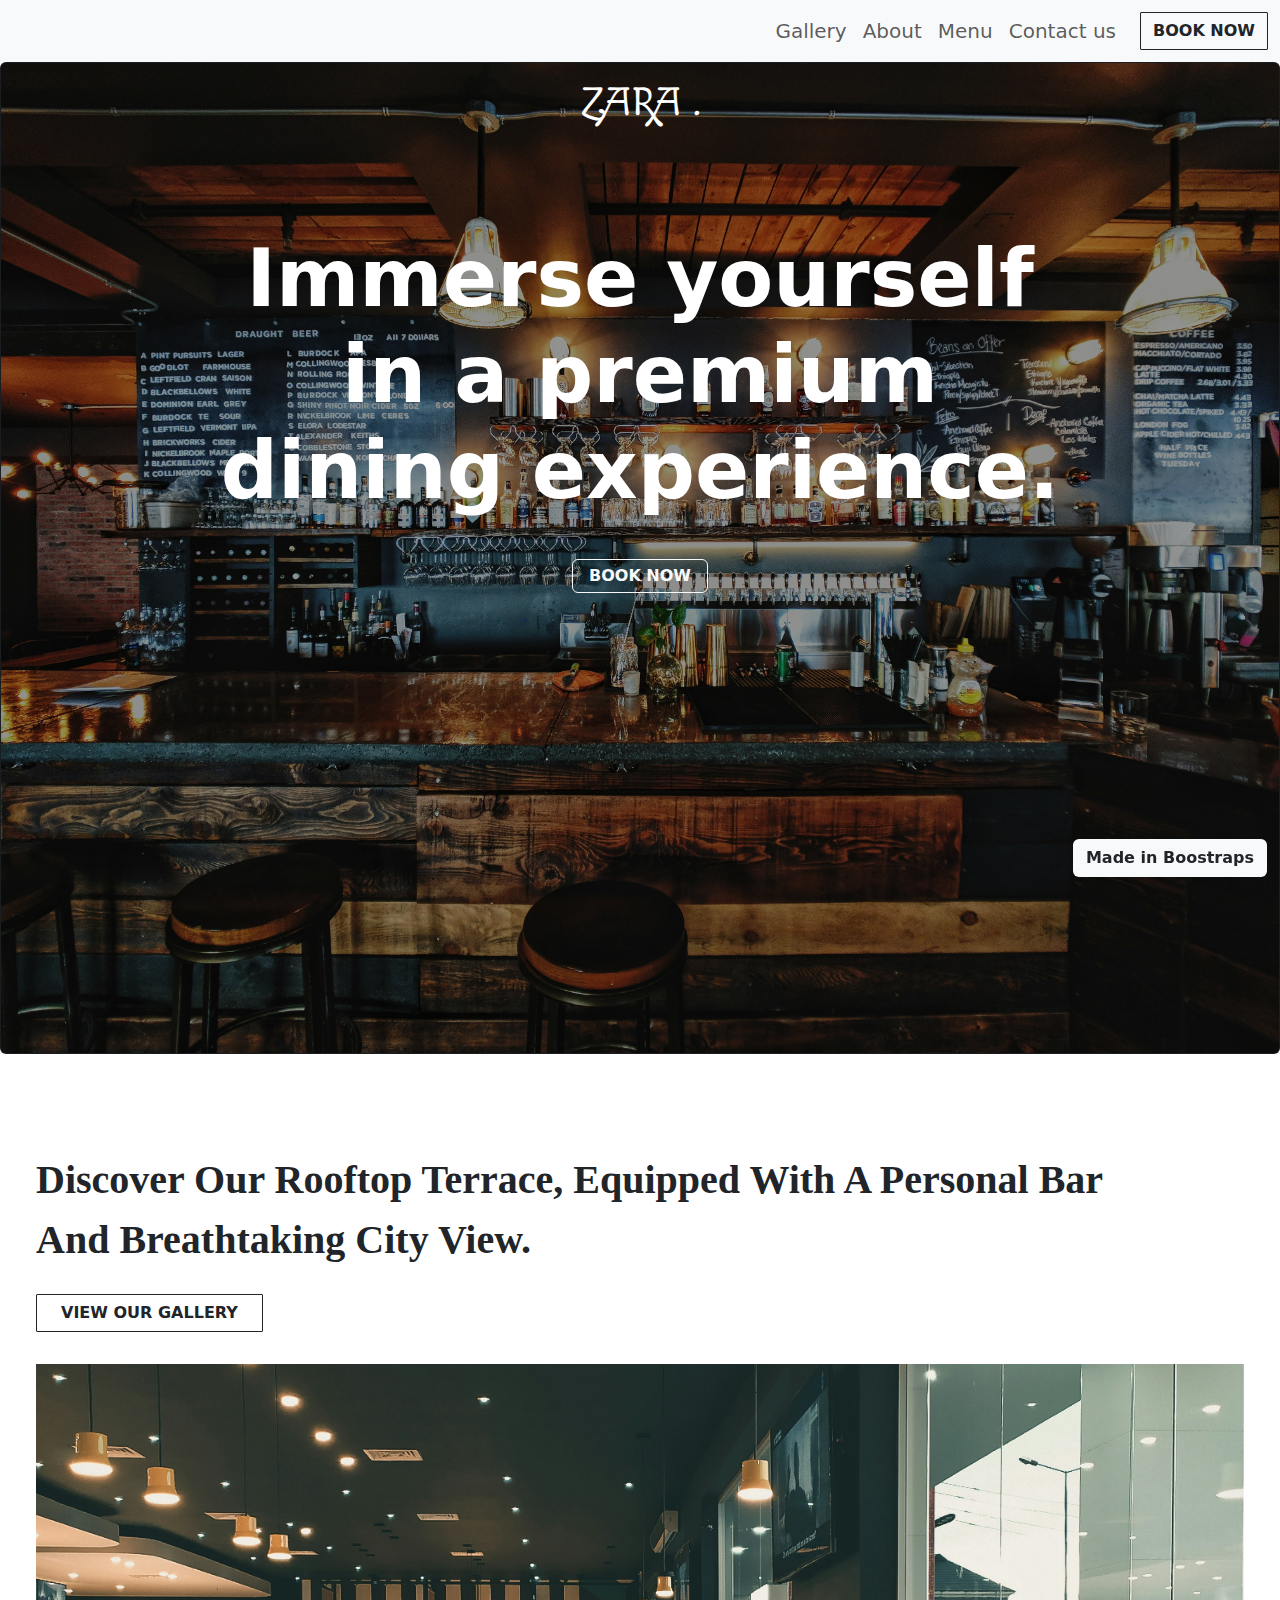
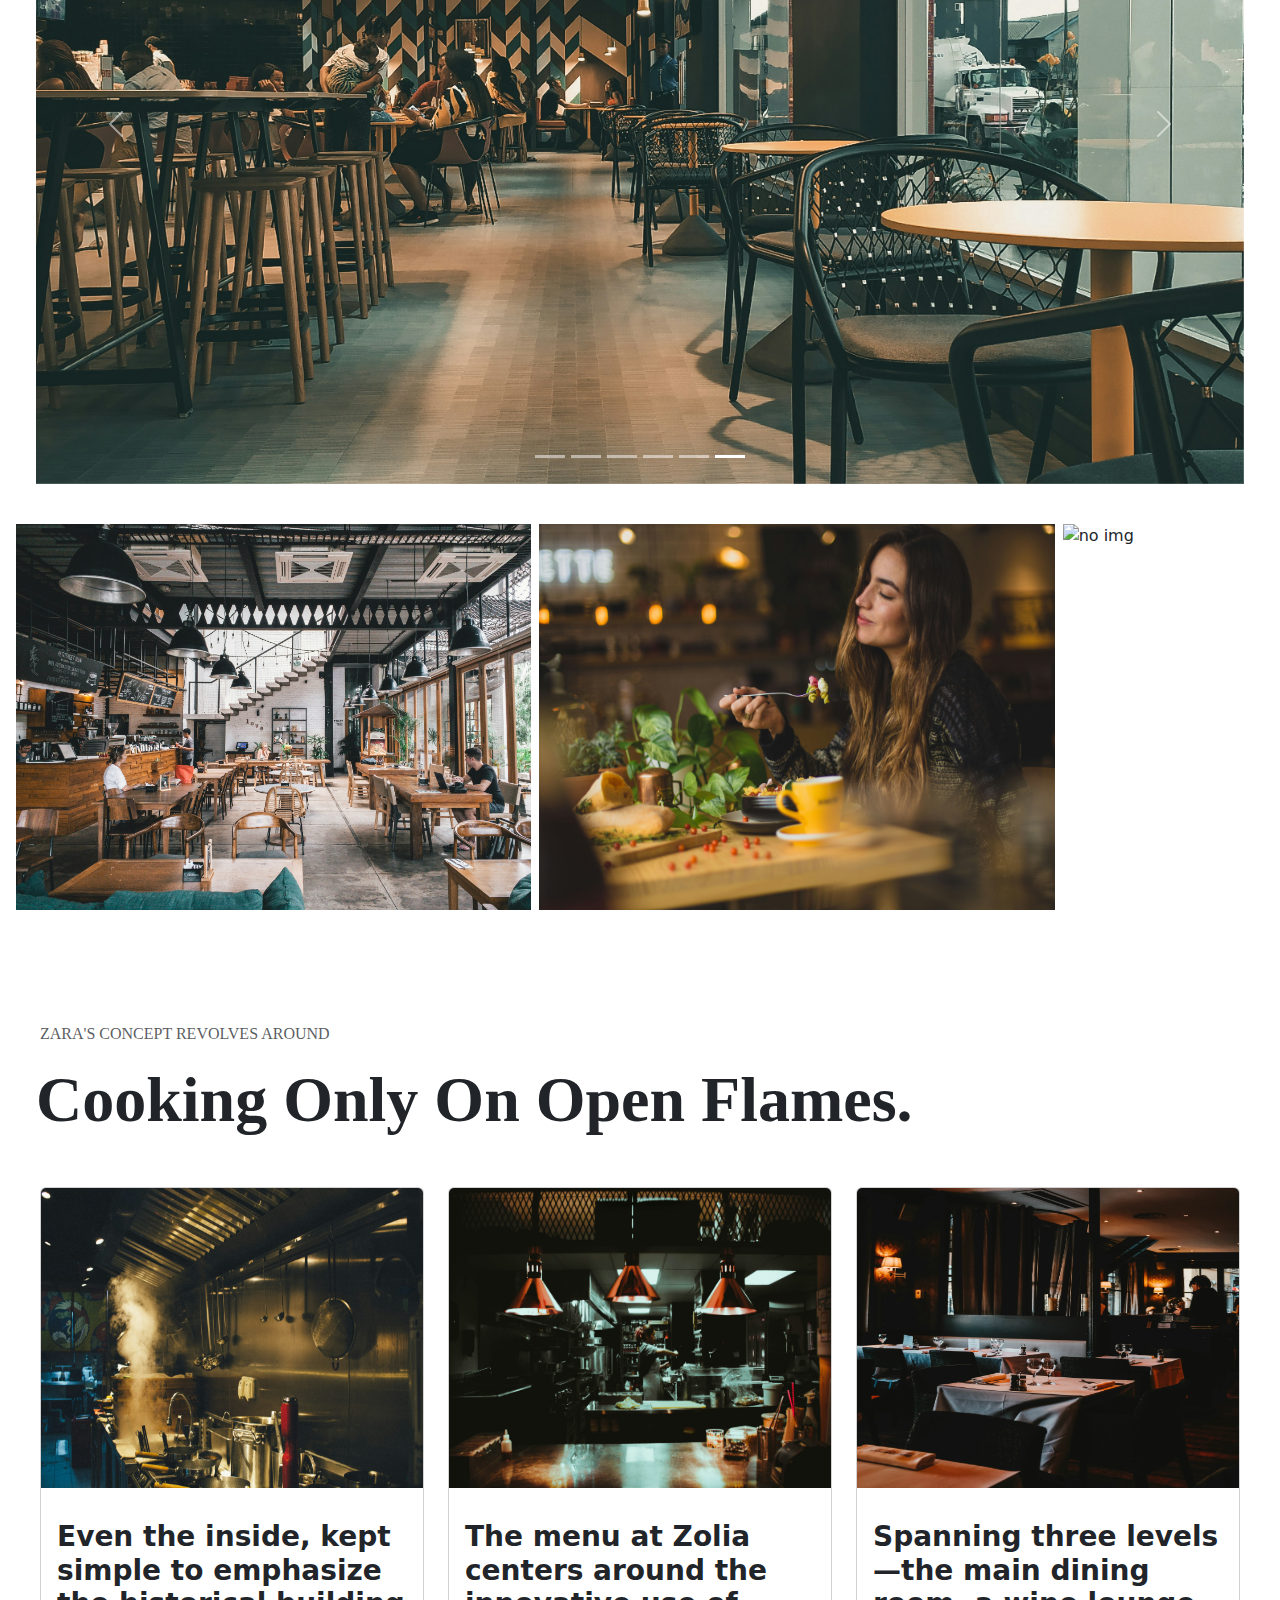
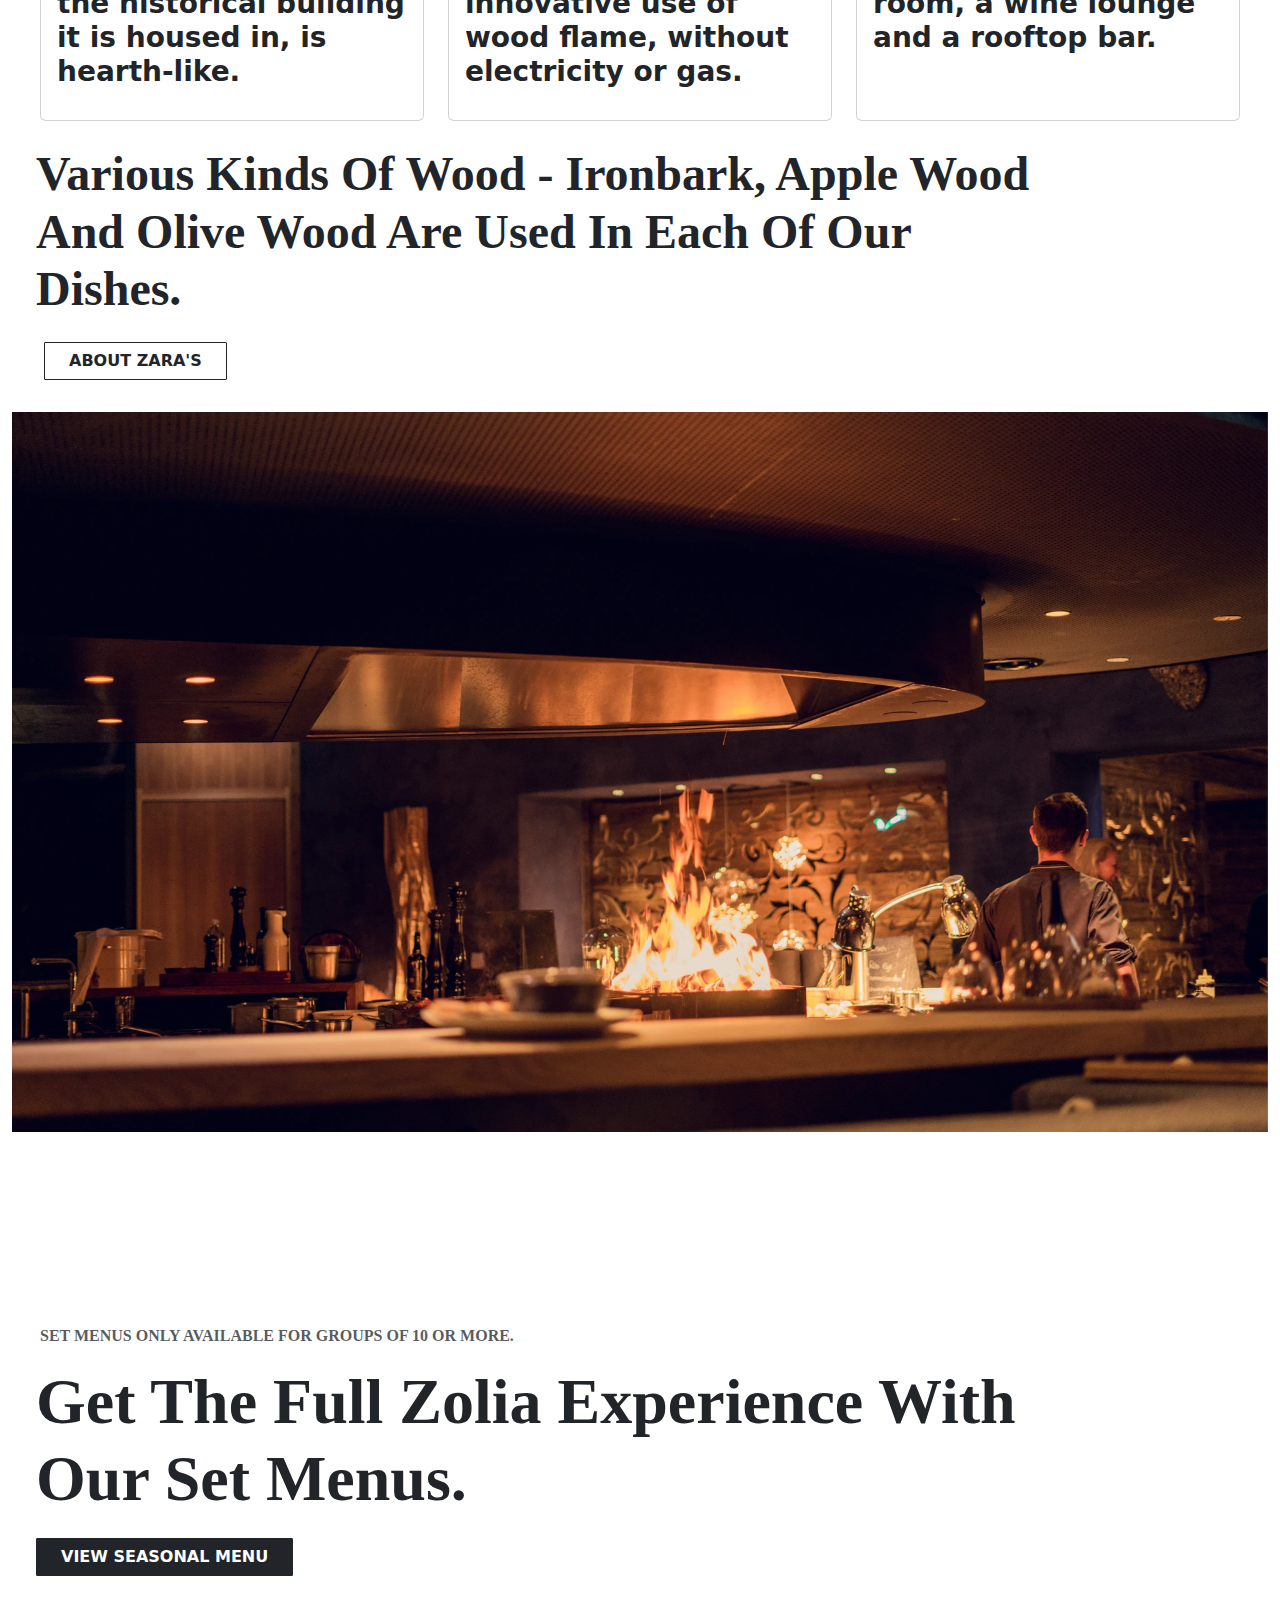
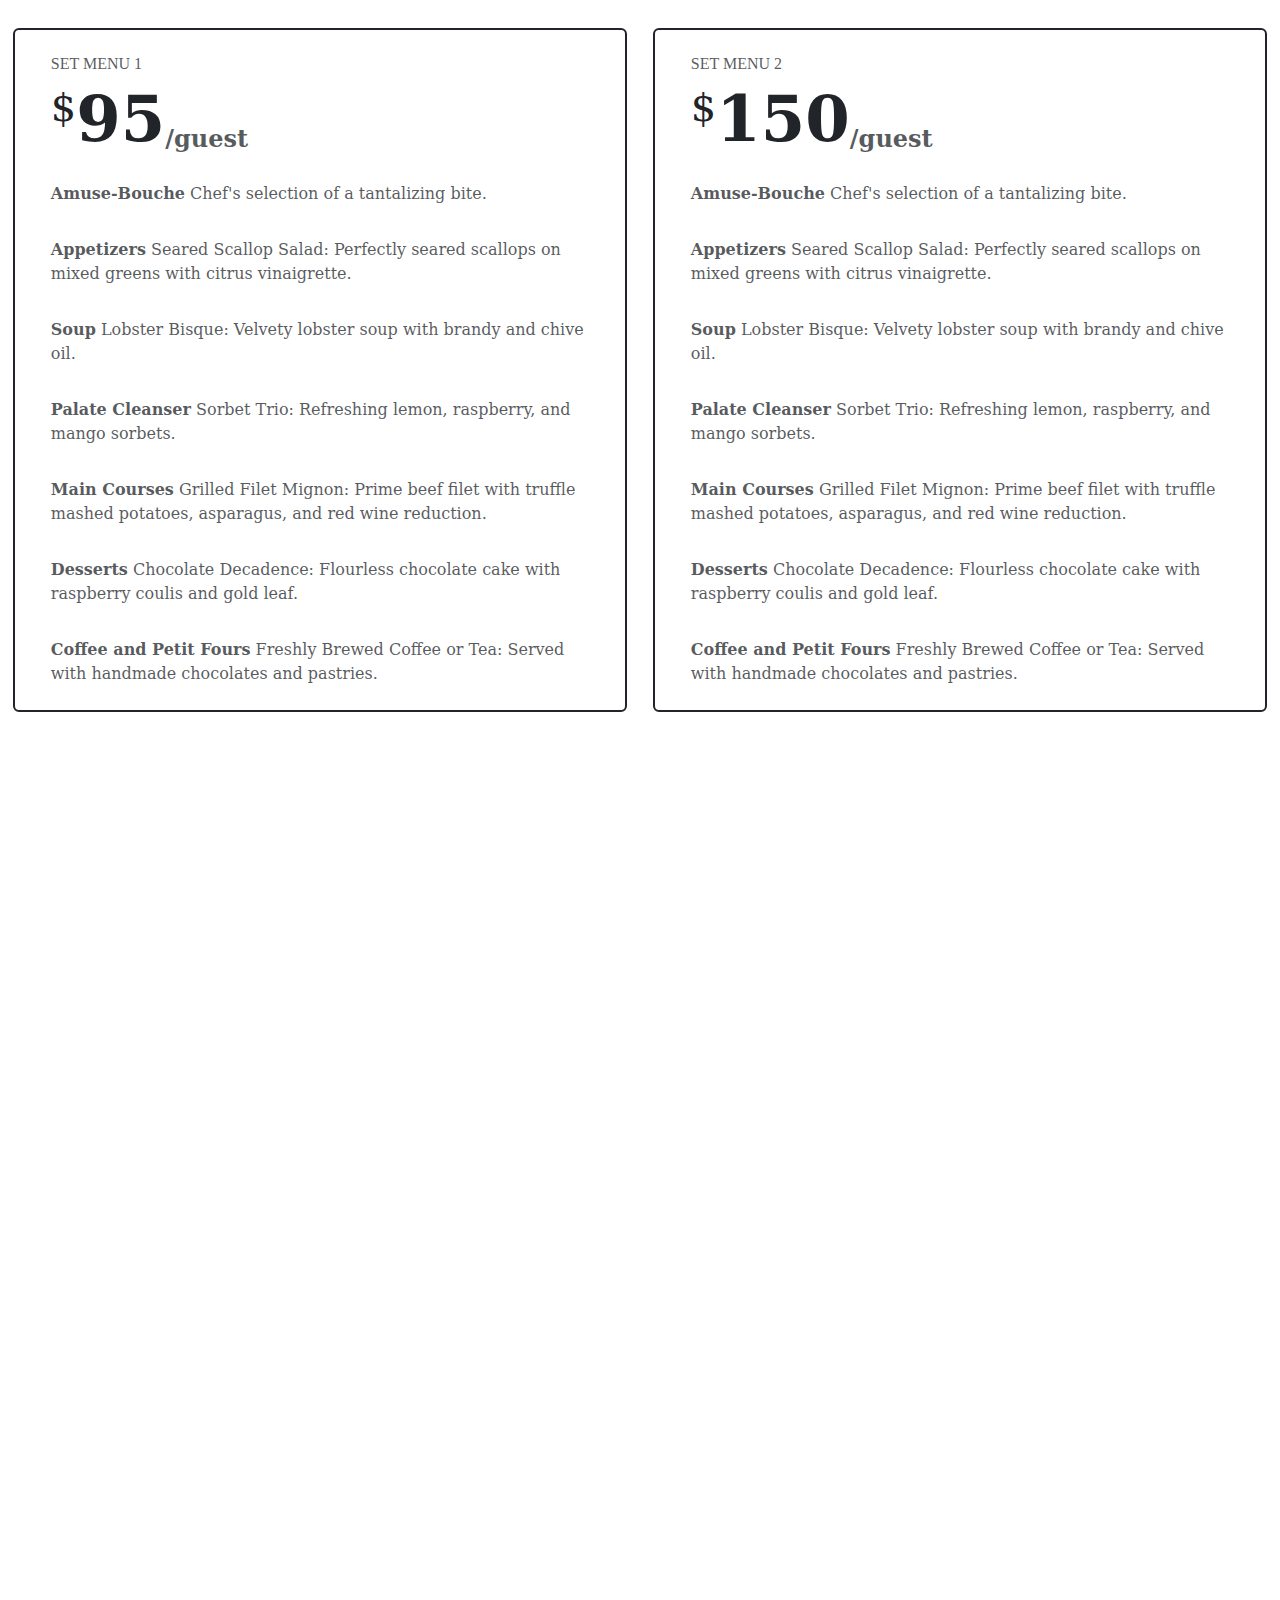
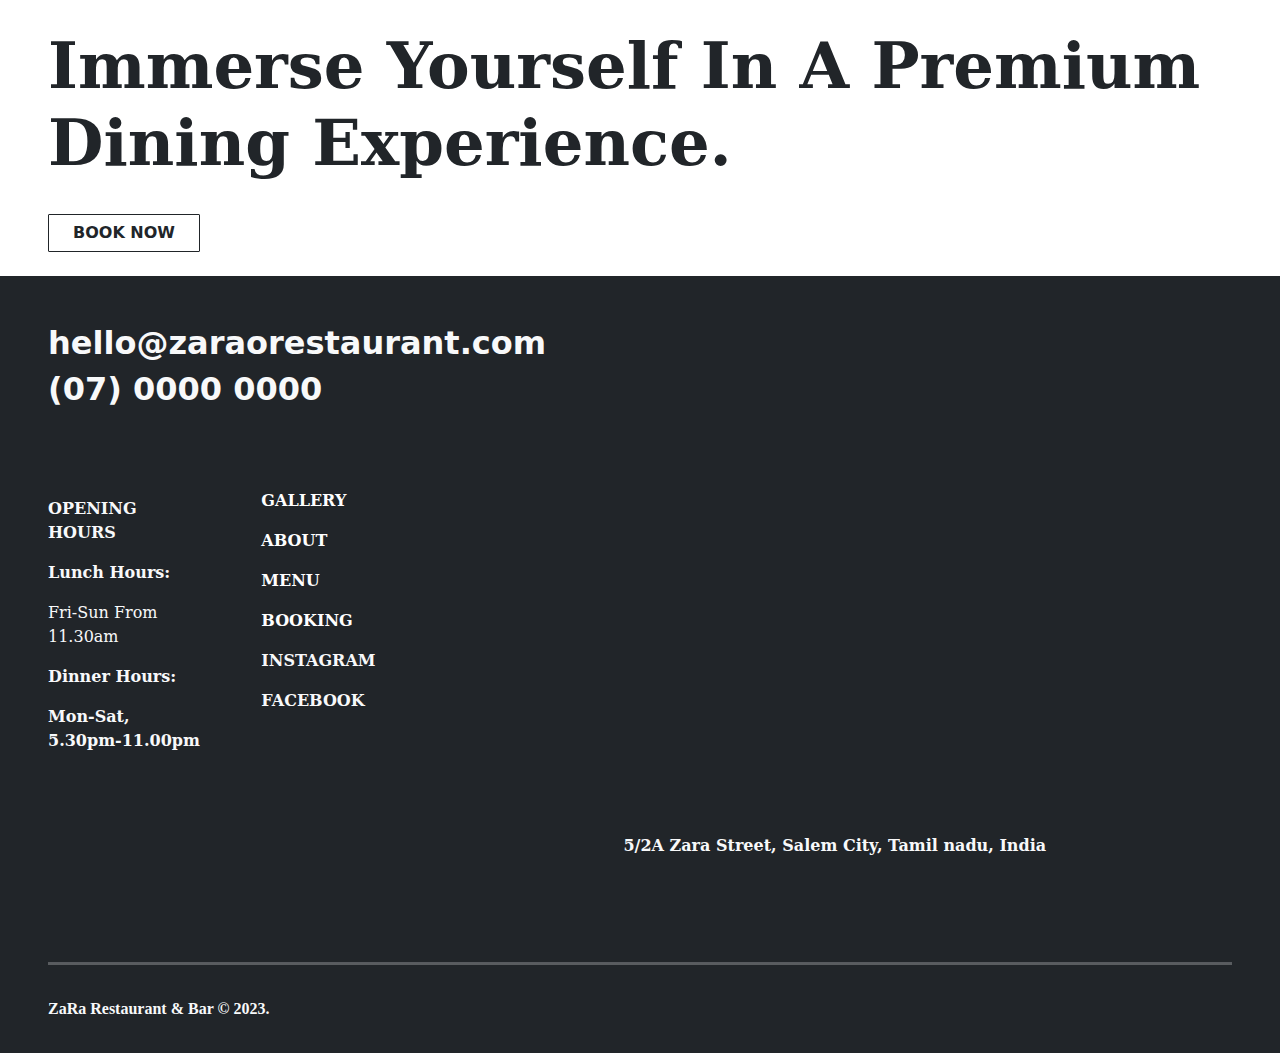
==== HTML/index.html @ a09f8c53 "first commit" ====
<!DOCTYPE html>
<html lang="en">
<head>
    <meta charset="UTF-8">
    <meta name="viewport" content="width=device-width, initial-scale=1.0">
    <title> ZARA Restaurant & Bar</title>
<!-- css -->
<link rel="stylesheet" href="/CSS/style.css">
<!-- Bootstrap css -->
<link rel="stylesheet" href="https://cdn.jsdelivr.net/npm/bootstrap@5.3.3/dist/css/bootstrap.min.css">
<!-- fontawesome cdn Link  -->
<link rel="stylesheet" href="https://cdnjs.cloudflare.com/ajax/libs/font-awesome/6.5.1/css/all.min.css" integrity="sha512-DTOQO9RWCH3ppGqcWaEA1BIZOC6xxalwEsw9c2QQeAIftl+Vegovlnee1c9QX4TctnWMn13TZye+giMm8e2LwA==" crossorigin="anonymous" referrerpolicy="no-referrer" />
</head>
<body>

  <!-- ----------------------------------- nav bar --------------------------------- -->
  <nav class="navbar navbar-expand-lg bg-light sticky-top" >
    <div class="container-fluid">
      <a class="navbar-brand px-5" href="#" style="font-size: 30px;"><i class="fa-solid fa-bowl-food"></i></a>
        <button class="navbar-toggler" type="button" data-bs-toggle="collapse" data-bs-target="#navbarNav" aria-controls="navbarNav" aria-expanded="false" aria-label="Toggle navigation">
            <span><i class="fa-solid fa-arrow-down"></i></span>
        </button>
      <div class="collapse navbar-collapse justify-content-end fs-5 mx-3" id="navbarNav">
        <ul class="navbar-nav ">
          <li class="nav-item ">
            <a class="nav-link text-center colo " href="#gallery">Gallery</a>
          </li>
          <li class="nav-item ">
            <a class="nav-link text-center colo" href="#about">About</a>
          </li>
          <li class="nav-item ">
            <a class="nav-link text-center colo" href="#menu">Menu</a>
          </li>
          <li class="nav-item ">
            <a class="nav-link text-center colo" href="#contact">Contact us</a>
          </li>
    
        </ul>
      </div>
      <a href="booking.html" class="btn btn-outline-dark hide bor_der fw-bold">BOOK NOW</a>  
    </div>
    
  </nav>

<!-- ----------------------------------  Header  --------------------------->   
  <div class="card text-bg-dark" >
        <img src="/COLLECTION/Head_img.jpg" class="card-img img_filt" alt="bar" style="height: 110vh;">
        <div class="card-img-overlay">
        <h5 class="card-title text-center display-6 fw-normal font_fam">ZARA .</h5>
        <br><br><br><br>
        <p class="card-text text-center display-1  fw-semibold container" style="width: 70%;" >Immerse yourself in a premium dining experience.</p>
        <br>
        <p class="text-center"><a href="/HTML/booking.html" class="btn btn-outline-light py-1 px-3 fw-semibold ">BOOK NOW</a></p>
        </div>
  </div>
  
  <!-- -----------------------------------bottom-right banner------------- -->
    <p class=" btn position-fixed bottom-0 end-0 z-3" ><a href="#" class="btn text-dark fw-bolder bg-light"> Made in Boostraps</a></p>

<!----------------------------------Gallery--------------------  -->
  <div class="container-fluid" style="height: auto;" id="gallery">
        <div class="row col-11">
            <p class="fs-1 mx-4  mt-5 pt-5 fw-bolder font_fam1">Discover Our Rooftop Terrace, Equipped With A Personal Bar And Breathtaking City View.</p>
        </div>
        <div class="but"><a href="#gallery" class="btn btn-outline-dark mx-4 bor_der my-2 px-4 fw-bold">VIEW OUR GALLERY</a></div>
  <!-- -----------------------------image slider------------- -->
        <div class="row py-4 px-4" >
          <div id="carouselExampleIndicators" class="carousel slide" data-bs-ride="carousel">
            <div class="carousel-indicators">
              <button type="button" data-bs-target="#carouselExampleIndicators" data-bs-slide-to="0" aria-current="true" aria-label="Slide 1"></button>
              <button type="button" data-bs-target="#carouselExampleIndicators" data-bs-slide-to="1" aria-label="Slide 2"></button>
              <button type="button" data-bs-target="#carouselExampleIndicators" data-bs-slide-to="2" aria-label="Slide 3"></button>
              <button type="button" data-bs-target="#carouselExampleIndicators" data-bs-slide-to="3" aria-label="Slide 3"></button>
              <button type="button" data-bs-target="#carouselExampleIndicators" data-bs-slide-to="4" aria-label="Slide 3"></button>
              <button type="button" data-bs-target="#carouselExampleIndicators" data-bs-slide-to="5" class="active" aria-label="Slide 3"></button>
            </div>
            <div class="carousel-inner">
              <div class="carousel-item "  data-bs-interval="4000">
                <img src="/COLLECTION/Gallery/gal1.webp" class="d-block w-100 img-fluid" alt="Not found" loading="lazy">
              </div>
              <div class="carousel-item"  data-bs-interval="2000">
                <img src="/COLLECTION/Gallery/gal2.jpg" class="d-block w-100 img-fluid" alt="not found" loading="lazy">
              </div>
              <div class="carousel-item" data-bs-interval="2000">
                <img src="/COLLECTION/Gallery/gal3.webp" class="d-block w-100 img-fluid" alt="not found" loading="lazy">
              </div>
              <div class="carousel-item" data-bs-interval="2000">
                <img src="/COLLECTION/Gallery/gal4.jpg" class="d-block w-100 img-fluid" alt="not found" loading="lazy">
              </div>
              <div class="carousel-item" data-bs-interval="2000">
                <img src="/COLLECTION/Gallery/gal5.jpg" class="d-block w-100 img-fluid" alt="not found" loading="lazy">
              </div>
              <div class="carousel-item active" data-bs-interval="2000">
                <img src="/COLLECTION/Gallery/gal6.jpg" class="d-block w-100 img-fluid" alt="not found" loading="lazy">
              </div>
            </div>
            <!-------------------------------- button --------------------->
            <button class="carousel-control-prev" type="button" data-bs-target="#carouselExampleIndicators" data-bs-slide="prev">
              <span class="carousel-control-prev-icon" aria-hidden="true"></span>
              <span class="visually-hidden">Previous</span>
            </button>
            <button class="carousel-control-next" type="button" data-bs-target="#carouselExampleIndicators" data-bs-slide="next">
              <span class="carousel-control-next-icon" aria-hidden="true"></span>
              <span class="visually-hidden">Next</span>
            </button>
          </div>
        </div>
  <!-- --------------------------------marquee------------------ -->
        <div class="row my-3" >
          <div class="marquee-container">
            <div class="marquee-content">
              <img class="px-1  col-5" src="/COLLECTION/Gallery/marquee/mar1.jpg" alt="no img"  loading="lazy">
              <img class="px-1  col-5" src="/COLLECTION/Gallery/marquee/mar4.jpg" alt="no img"  loading="lazy">
              <img class="px-1  col-5" src="/COLLECTION/Gallery/marquee/mar3.jpg" alt="no img"  loading="lazy">
              <img class="px-1  col-5" src="/COLLECTION/Gallery/marquee/mar2.jpg" alt="no img"  loading="lazy">
              <img class="px-1  col-5"src="/COLLECTION/Gallery/marquee/mar5.webp" alt="no img"  loading="lazy">
              <img class="px-1  col-5" src="/COLLECTION/Gallery/marquee/mar1.jpg" alt="no img"  loading="lazy">
              <img class="px-1  col-5" src="/COLLECTION/Gallery/marquee/mar3.jpg" alt="no img"  loading="lazy">
            </div>
          </div>  
        </div>
 
  </div>

<!-- -------------------------------about------------------------- -->  
  <div class="container-fluid " style="height: auto;" id="about">
  <div class="row col-lg-10 col-12">
        <p class="mt-5 pt-5 font_fam1 text-muted mx-4 px-3">ZARA'S CONCEPT REVOLVES AROUND</p>
        <p class="mx-4 fw-bolder font_fam1 display-3 " >Cooking Only On Open Flames.</p>
  </div>
<!-- card_about -->
  <div class="row row-cols-1 row-cols-md-3 g-4 mx-3 my-2 ">
    <div class="col ">
      <div class="card h-100 " >
        
        <img src="/COLLECTION/About/card1.jpg" class="card-img-top " alt="not found" loading="lazy" style="height: 300px !important;">
          <div class="card-body">
          <p class="card-text h3 fw-bolder py-3 ">Even the inside, kept simple to emphasize the historical building it is housed in, is hearth-like.</p>
        </div>
      </div>
    </div>

    <div class="col">
      <div class="card h-100">
          <img src="/COLLECTION/About/card2.jpg" class="card-img-top " alt="not found" loading="lazy" style="height: 300px !important;">
        <div class="card-body">
          <p class="card-text h3 fw-bolder py-3 ">The menu at Zolia centers around the innovative use of wood flame, without electricity or gas.</p>
        </div>
      </div>
    </div>

    <div class="col">
      <div class="card h-100">
          <img src="/COLLECTION/About/card3.webp" class="card-img-top " alt="not found" loading="lazy" style="height: 300px !important;">
        <div class="card-body">
          <p class="card-text h3 fw-bolder py-3 ">Spanning three levels—the main dining room, a wine lounge and a rooftop bar.</p>
        </div>
      </div>
    </div>
  </div>

<!--------------------------------------------- display_about---------------------------- -->
  <div class="row px-4 my-4">
  <p class="display-5 fw-bold font_fam1 col-lg-10 col-12" >Various Kinds Of Wood - Ironbark, Apple Wood And Olive Wood Are Used In Each Of Our Dishes.</p>
  <div class="but"><a href="#about" class="btn btn-outline-dark bor_der mx-2 my-2 px-4 fw-bold">ABOUT ZARA'S</a></div>
  </div>

  <div class="row my-3">
      <div id="carouselExampleInterval" class="carousel slide" data-bs-ride="carousel">
        <div class="carousel-inner">
          <div class="carousel-item active" data-bs-interval="2000">
            <img src="/COLLECTION/About/display1.webp" class="d-block w-100" alt="not found">
          </div>
          <div class="carousel-item" data-bs-interval="2000">
            <img src="/COLLECTION/About/display2.jpg" class="d-block w-100" alt="not found">
          </div>
          <div class="carousel-item" data-bs-interval="2000">
            <img src="/COLLECTION/About/display3.webp" class="d-block w-100" alt="not found">
          </div>
        </div> 
      </div>
  </div>
<!-- ------------------------ about marquee tag---------------------------- -->
  <div class="row my-5" >
          <div class="marquee-container">
            <div class="marquee-content">
              <img class="px-1 img-fluid col-lg-4 col-6 " src="/COLLECTION/About/about1.jpg" alt="no img"  loading="lazy">
              <img class="px-1 img-fluid col-lg-4 col-6 " src="/COLLECTION/About/about2.jpg" alt="no img"  loading="lazy">
              <img class="px-1 img-fluid col-lg-4 col-6 " src="/COLLECTION/About/about3.jpg" alt="no img"  loading="lazy">
              <img class="px-1 img-fluid col-lg-4 col-6 " src="/COLLECTION/About/about4.jpg" alt="no img"  loading="lazy">
              <img class="px-1 img-fluid col-lg-4 col-6 " src="/COLLECTION/About/about5.jpg" alt="no img"  loading="lazy">
              <img class="px-1 img-fluid col-lg-4 col-6 " src="/COLLECTION/About/about6.jpg" alt="no img"  loading="lazy">
              <img class="px-1 img-fluid col-lg-4 col-6 " src="/COLLECTION/About/about7.jpg" alt="no img"  loading="lazy">
            </div>
          </div>  
  </div>
 

  </div>

<!-- ------------------------------------menu-------------------------- -->
  <div class="container-fluid " style="height:auto;" id="menu">
  <div class="row col-lg-10 col-12" >
    <p class="mt-5 pt-5 font_fam1 text-muted mx-4 fw-bold px-3 ">SET MENUS ONLY AVAILABLE FOR GROUPS OF 10 OR MORE.</p>
    <p class="mx-4 fw-bolder font_fam1 display-3 " >Get The Full Zolia Experience With Our Set Menus.</p>
    <div class="but"><a href="#menu" class="btn btn-outline-dark bor_der mx-4 my-1 active px-4 fw-bold">VIEW SEASONAL MENU</a></div>
  </div>

<!-------------------------------------- menu tabs------------------------ -->
    <div class="row ">
      <div class=" wid border font_fam1 border-2 border-dark rounded mt-5 " >
        <h6 class="text-muted pt-4 ps-4">SET MENU 1</h6>
        <p class="display-3 fw-bolder ps-4 font_fam2"><sup class="fs-1 fw-light">$</sup>95<sub class="fs-4 text-muted">/guest</sub></p>
        
        <div class="text-muted text-wrap">
          <p class="px-3 ps-4 py-2 font_fam2"><strong>Amuse-Bouche</strong> Chef's selection of a tantalizing bite.</p>
          <p class="px-3 ps-4 py-2 font_fam2"><strong>Appetizers</strong> Seared Scallop Salad: Perfectly seared scallops on mixed greens with citrus vinaigrette.</p>
          <p class="px-3 ps-4 py-2 font_fam2"><strong>Soup</strong> Lobster Bisque: Velvety lobster soup with brandy and chive oil.</p>
          <p class="px-3 ps-4 py-2 font_fam2"><strong>Palate Cleanser</strong> Sorbet Trio: Refreshing lemon, raspberry, and mango sorbets.</p>
          <p class="px-3 ps-4 py-2 font_fam2"><strong>Main Courses</strong> Grilled Filet Mignon: Prime beef filet with truffle mashed potatoes, asparagus, and red wine reduction. </p>
          <p class="px-3 ps-4 py-2 font_fam2"><strong>Desserts</strong> Chocolate Decadence: Flourless chocolate cake with raspberry coulis and gold leaf.</p>
          <p class="px-3 ps-4 py-2 font_fam2"><strong>Coffee and Petit Fours</strong> Freshly Brewed Coffee or Tea: Served with handmade chocolates and pastries.</p>
        </div>
        
      </div>
      
      <div class=" wid border font_fam1 border-2 border-dark rounded mt-5"  >
        <h6 class="text-muted pt-4 ps-4">SET MENU 2</h6>
        <p class="display-3 fw-bolder ps-4 font_fam2"><sup class="fs-1 fw-light">$</sup>150<sub class="fs-4 text-muted">/guest</sub></p>
        <div class="text-muted text-wrap">
          <p class="px-3 ps-4 py-2 font_fam2"><strong>Amuse-Bouche</strong> Chef's selection of a tantalizing bite.</p>
          <p class="px-3 ps-4 py-2 font_fam2"><strong>Appetizers</strong> Seared Scallop Salad: Perfectly seared scallops on mixed greens with citrus vinaigrette.</p>
          <p class="px-3 ps-4 py-2 font_fam2"><strong>Soup</strong> Lobster Bisque: Velvety lobster soup with brandy and chive oil.</p>
          <p class="px-3 ps-4 py-2 font_fam2"><strong>Palate Cleanser</strong> Sorbet Trio: Refreshing lemon, raspberry, and mango sorbets.</p>
          <p class="px-3 ps-4 py-2 font_fam2"><strong>Main Courses</strong> Grilled Filet Mignon: Prime beef filet with truffle mashed potatoes, asparagus, and red wine reduction. </p>
          <p class="px-3 ps-4 py-2 font_fam2"><strong>Desserts</strong> Chocolate Decadence: Flourless chocolate cake with raspberry coulis and gold leaf.</p>
          <p class="px-3 ps-4 py-2 font_fam2"><strong>Coffee and Petit Fours</strong> Freshly Brewed Coffee or Tea: Served with handmade chocolates and pastries.</p>
        </div>
      </div>
      
    </div>

<!-- ------------------------ menu marquee tag---------------------------- -->
<div class="row my-5" >
  <div class="marquee-container">
    <div class="marquee-content">
      <img class="px-1 img-fluid col-lg-4 col-6 mar_hei" src="/COLLECTION/menu/menu1.jpg" alt="no img"  loading="lazy">
      <img class="px-1 img-fluid col-lg-4 col-6 mar_hei" src="/COLLECTION/menu/menu2.jpg" alt="no img"  loading="lazy">
      <img class="px-1 img-fluid col-lg-4 col-6 mar_hei" src="/COLLECTION/menu/menu3.jpg" alt="no img"  loading="lazy">
      <img class="px-1 img-fluid col-lg-4 col-6 mar_hei" src="/COLLECTION/menu/menu4.jpg" alt="no img"  loading="lazy">
      <img class="px-1 img-fluid col-lg-4 col-6 mar_hei" src="/COLLECTION/menu/menu5.jpg" alt="no img"  loading="lazy">
      <img class="px-1 img-fluid col-lg-4 col-6 mar_hei" src="/COLLECTION/menu/menu6.jpg" alt="no img"  loading="lazy">
      <img class="px-1 img-fluid col-lg-4 col-6 mar_hei" src="/COLLECTION/menu/menu7.jpg" alt="no img"  loading="lazy">
    </div>
  </div>  
</div>

  </div>

  <!-- --------------------------footer------------------- -->
<div class="contianer-fluid" id= "contact" style="height:auto;">
  <!--------------------------- footer_top---------------------------------------------- -->
  <br>
    <p class="h1 font_fam2 fw-bolder mt-3 pt-5 ms-5 display-3">Immerse Yourself In A Premium Dining Experience.</p>
    <div class="but"><a href="booking.html" class="btn btn-outline-dark mx-5 my-4 px-4 bor_der fw-bold">BOOK NOW</a></div>
<!-- --------------------------------contact details-------------------------- -->

     <div class="container-fluid  bg-dark text-light" style="height: auto;">
      <div class="row "> 
        <div class="col-lg-6 col-12 px-5 pt-5">
          <p class=" h2 fw-bolder  ">hello@zaraorestaurant.com</p>
          <p class=" h2 fw-bolder ">(07) 0000 0000</p>
        </div>
      </div>  
      <div class="row pt-3 ">
          
          <div class="col-lg-2 col-6 font_fam2 fs-6 ps-5 ">
            <p class="mt-3 fw-bolder pt-5">OPENING HOURS</p>
            <p class="mt-2 fw-bolder">Lunch Hours:</p>
            <p class="mt-2fw-bold">Fri-Sun From 11.30am</p>

            <p class="mt-3 fw-bolder">Dinner Hours: </p>
            <p class="mt-2 fw-bold">Mon-Sat, 5.30pm-11.00pm</p>
          </div>
        <div class="col-lg-2 col-6 font_fam2 fs-6  px-5 "> 
            <p class="mt-2 fw-bolder pt-5"> <a href="#gallery" class="anch">GALLERY</a></p>
            <p class="mt-2 fw-bolder"><a href="#about" class="anch">ABOUT</a></p>
            <p class="mt-2 fw-bolder"><a href="#menu" class="anch">MENU</a></p>

            <p class="mt-2 fw-bolder"><a href="/HTML/booking.html" class="anch">BOOKING</a></p>
            <p class="mt-2 fw-bolder">INSTAGRAM</p>
            <p class="mt-2 fw-bolder">FACEBOOK</p>
        
        </div>
     <!-- ----------------------------------map emded here--------------------- -->
      <div class="col-lg-6 col-12  text-light ">
        <div class="padd_ing" >
            <iframe   src="https://www.google.com/maps/embed?pb=!1m18!1m12!1m3!1d31263.602965921968!2d78.14241994714355!3d11.62688700107936!2m3!1f0!2f0!3f0!3m2!1i1024!2i768!4f13.1!3m3!1m2!1s0x3babf1ccf52cba0b%3A0xee9989007068ca47!2sSalem%2C%20Tamil%20Nadu!5e0!3m2!1sen!2sin!4v1711962764985!5m2!1sen!2sin" width="600" height="370" style="border:0;" allowfullscreen="" loading="lazy" referrerpolicy="no-referrer-when-downgrade"></iframe>
            <p class="text-light fw-bolder font_fam2 py-4 ">5/2A Zara Street, Salem City, Tamil nadu, India</p>
          </div>
      </div>
      <div class="container px-5 pt-5"> 
        <hr>
        <p class="font_fam1 fw-bolder text-light  py-3 fo_nt_si">ZaRa Restaurant & Bar © 2023.</p>
      </div>
        </div> 
     </div>



</div>


<!-- Bootstrap JS -->
<script src="https://cdn.jsdelivr.net/npm/@popperjs/core@2.11.8/dist/umd/popper.min.js" integrity="sha384-I7E8VVD/ismYTF4hNIPjVp/Zjvgyol6VFvRkX/vR+Vc4jQkC+hVqc2pM8ODewa9r" crossorigin="anonymous"></script>
<script src="https://cdn.jsdelivr.net/npm/bootstrap@5.3.3/dist/js/bootstrap.min.js" integrity="sha384-0pUGZvbkm6XF6gxjEnlmuGrJXVbNuzT9qBBavbLwCsOGabYfZo0T0to5eqruptLy" crossorigin="anonymous"></script>

</body>
</html>
---- CSS/style.css ----
@import url('https://fonts.googleapis.com/css2?family=Macondo+Swash+Caps&family=Mr+Bedfort&family=Playfair+Display:ital,wght@0,400..900;1,400..900&display=swap');

.font_fam{
    font-family: 'Macondo Swash Caps','sans serif';
}
.font_fam1{
    font-family: 'Times New Roman', Times, serif !important;
    word-spacing: 0px !important;
}
.font_fam2{
    font-family:  'serif',sans-serif !important;
    word-spacing: 0px !important;
}

.img_filt{
    filter: brightness(60%);
}
.colo:hover{
    color: blue !important;
    transition: 1s;
    font-weight: bold;
}
.btn:hover{
    transition: 1s !important;
}
i:hover{
    color: blue !important;
    transition: 1s !important;

}



/*tab and Mobile Reponse For Button And text   */
@media all and (max-width:1000px) and (min-width:100px){

.hide{
    display: none !important;
    color: red !important;  

}
.card-text{
    width: 100% !important;
}
.colo:hover{
    color: blue !important;
    transition: 1s;
    font-size: 1.0em;
    padding-top: 1.0em;
    padding-left: 0.7em;

}
}
/* img fit for Mobile View */
@media all and (max-width:450px) and (min-width:100px){
    .img_filt{
        height: 60vh !important;
    }
    .colo:hover{
        color: blue !important;
        transition: 1s;
        font-size: 1.0em;
        padding-top: 1.0em;
        padding-left: 0.7em;
    
    }
    
}
/* --------------------------------gallery ---------------------------- */
/* control the fit the caruosel  button slider */
.carousel-item img{
    height: 80vh !important;
    width:100% !important; 
    object-fit:cover !important;
    color: red !important;
}

/* marquee Auto hor-moving img */
.marquee-container{
    width: 100% !important;
    overflow: hidden;

}
.marquee-content{
    display: flex;
    white-space: nowrap;
    animation: marquee 15s linear infinite ;

}

@keyframes marquee {
    from {transform: translateX(0%);}
    to{transform: translateX(-100%);}

}

/* ----.----------------------------------About-------------------------------------- */
.card img:hover {
    
    filter: brightness(60%) !important;
    cursor: pointer !important;

}

/* menu  */

.wid{
    width: 48% !important;
    margin: 1% !important;

}
.mar_hei{
    height: 80vh !important;

}
@media all and (max-width:1000px) and (min-width:100px){
    .wid{
        width: 98% !important;
        margin: 1% !important;


    }
    .mar_hei{
        height: 30vh !important;
        
    }
    
}

/* book col */
.bor_der{
    border-radius: 1px !important;

}

/* hr css property */

hr{
    height: 3px !important;
    background: white !important;
}
.padd_ing{
    margin-left: 30% !important;
}
@media all and (max-width:1000px) and (min-width:100px){
    .padd_ing{
        padding-top: 20px !important;
        margin: 0 !important;
        
    }
    iframe{
        width:100% !important;
        height:400px !important;
    }

}
/* booking page */
.anch{
    text-decoration: none !important;
    color: white !important;
}
.anch:hover{
    color: blue !important;
    transition: 1s ease-in-out;
}
.padd{
    padding: 10px !important;
    border: none !important;
    border-radius:10px !important;
    background-color:rgb(247, 247, 247) !important;
}
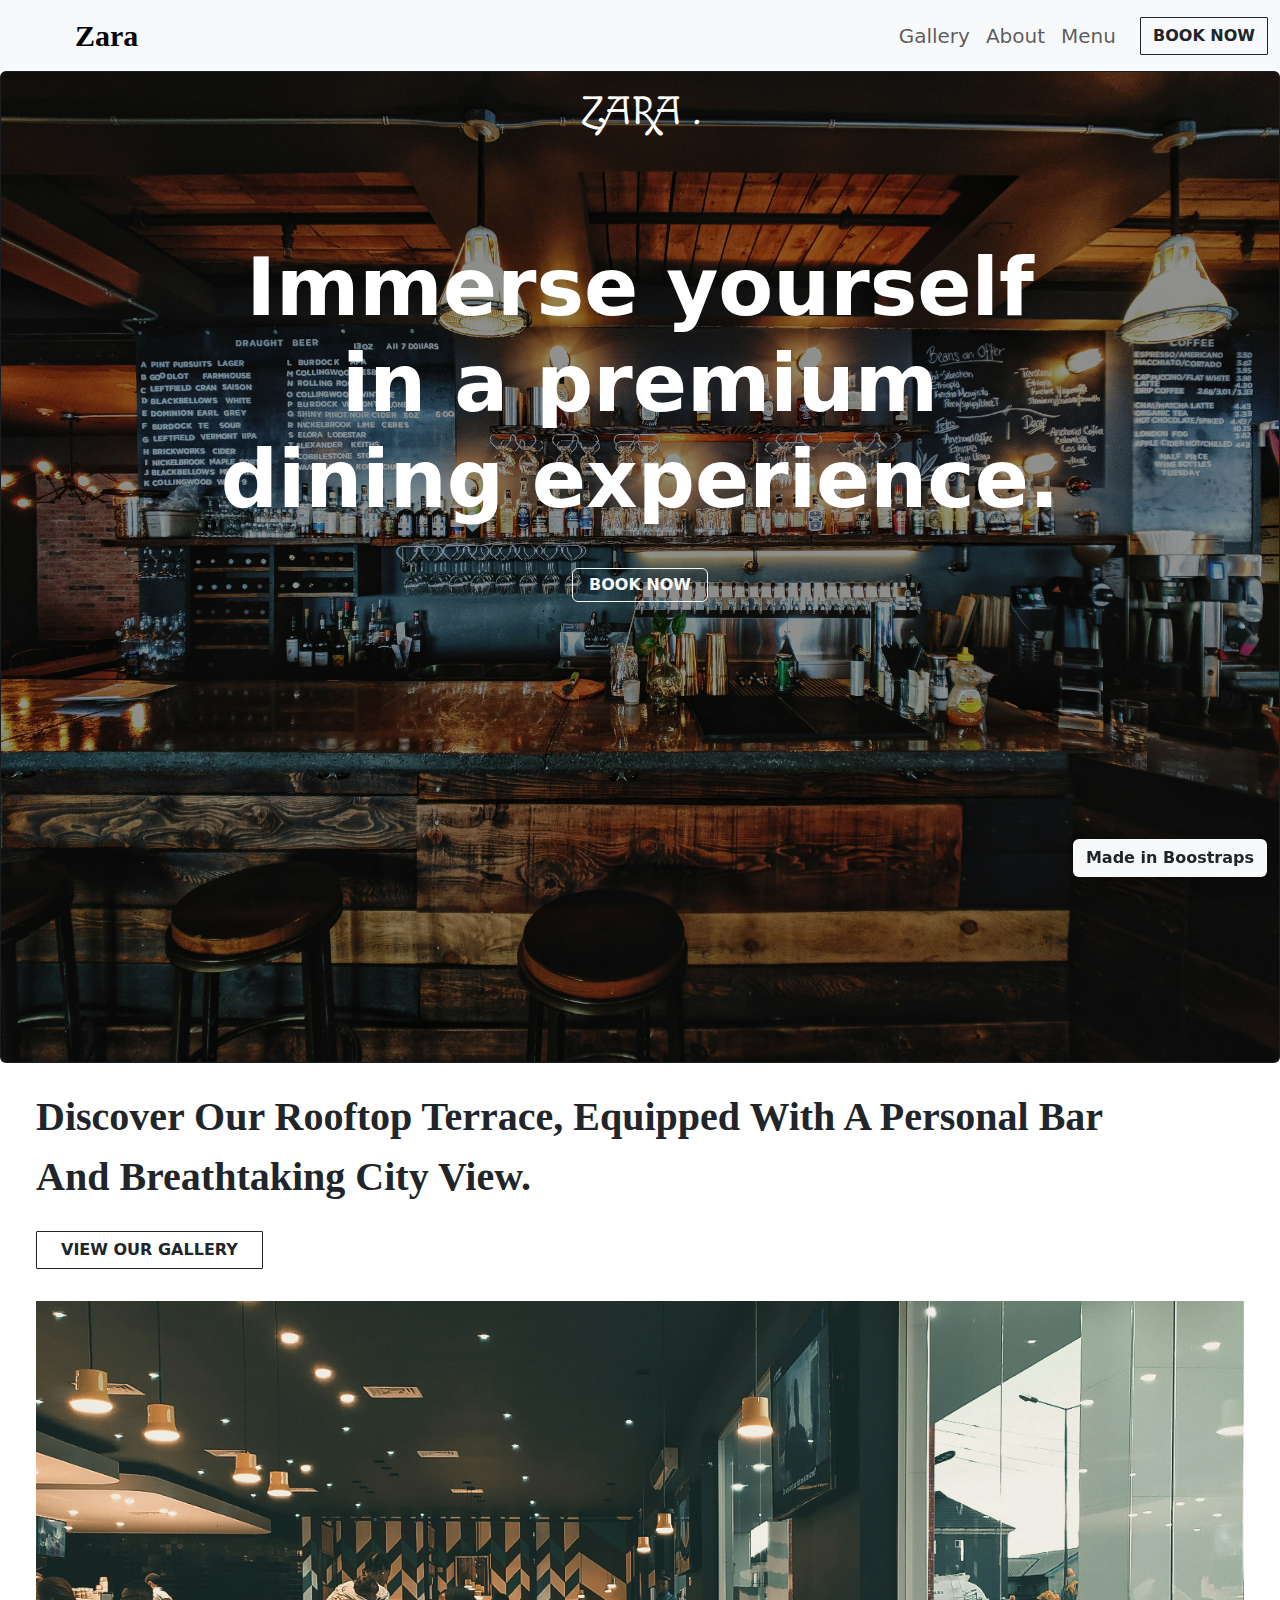
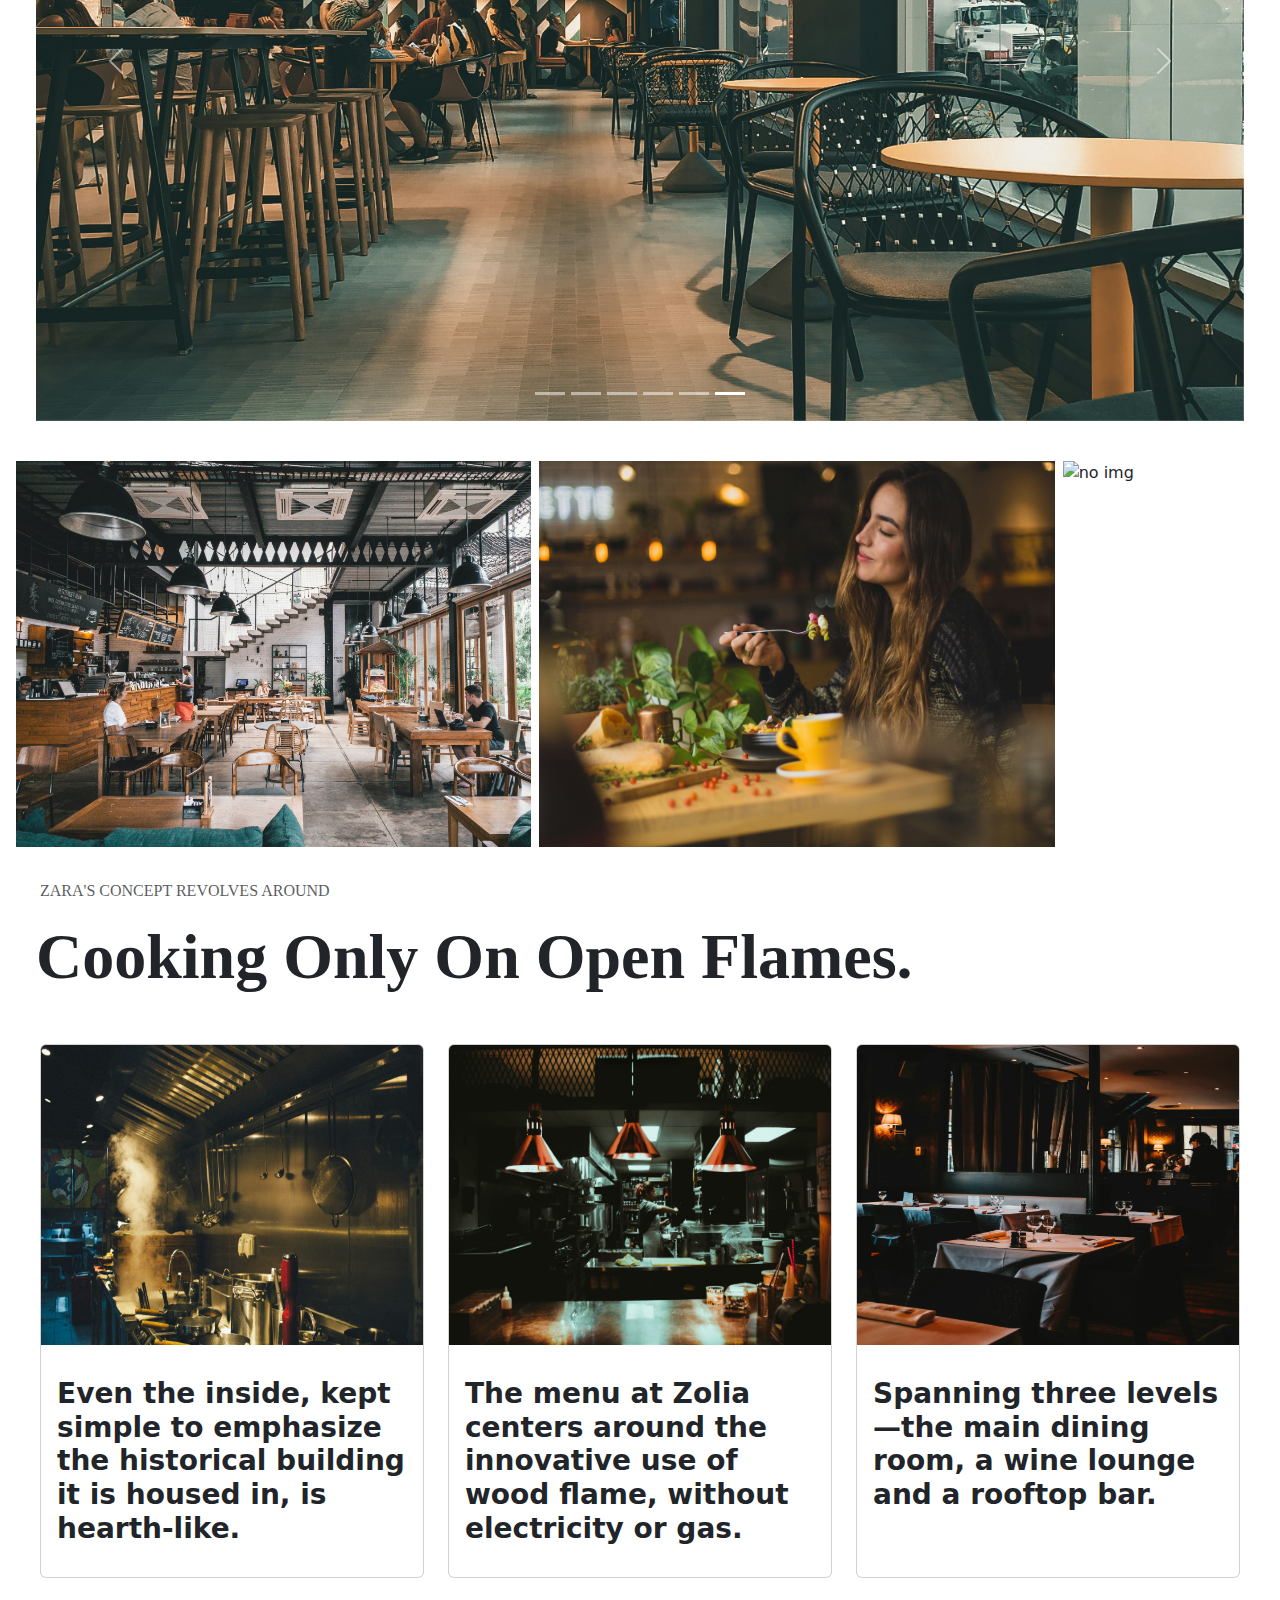
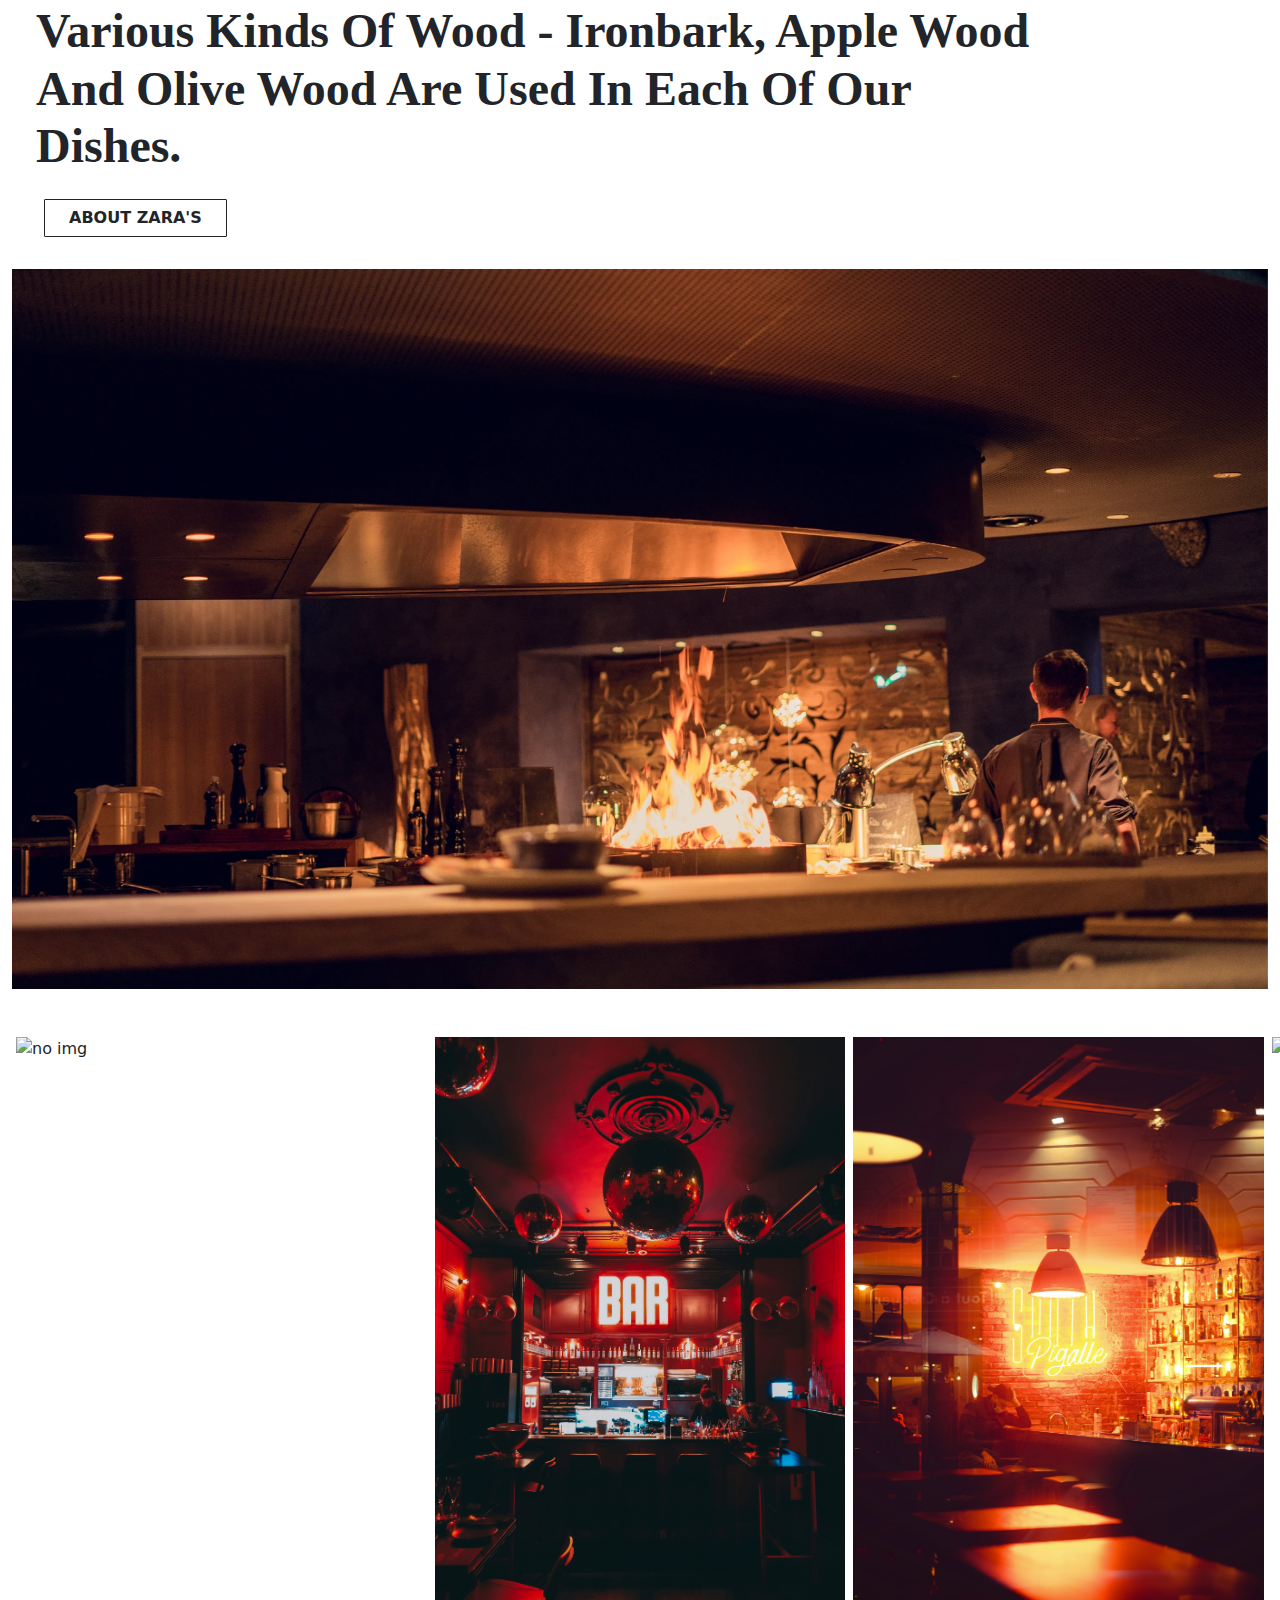
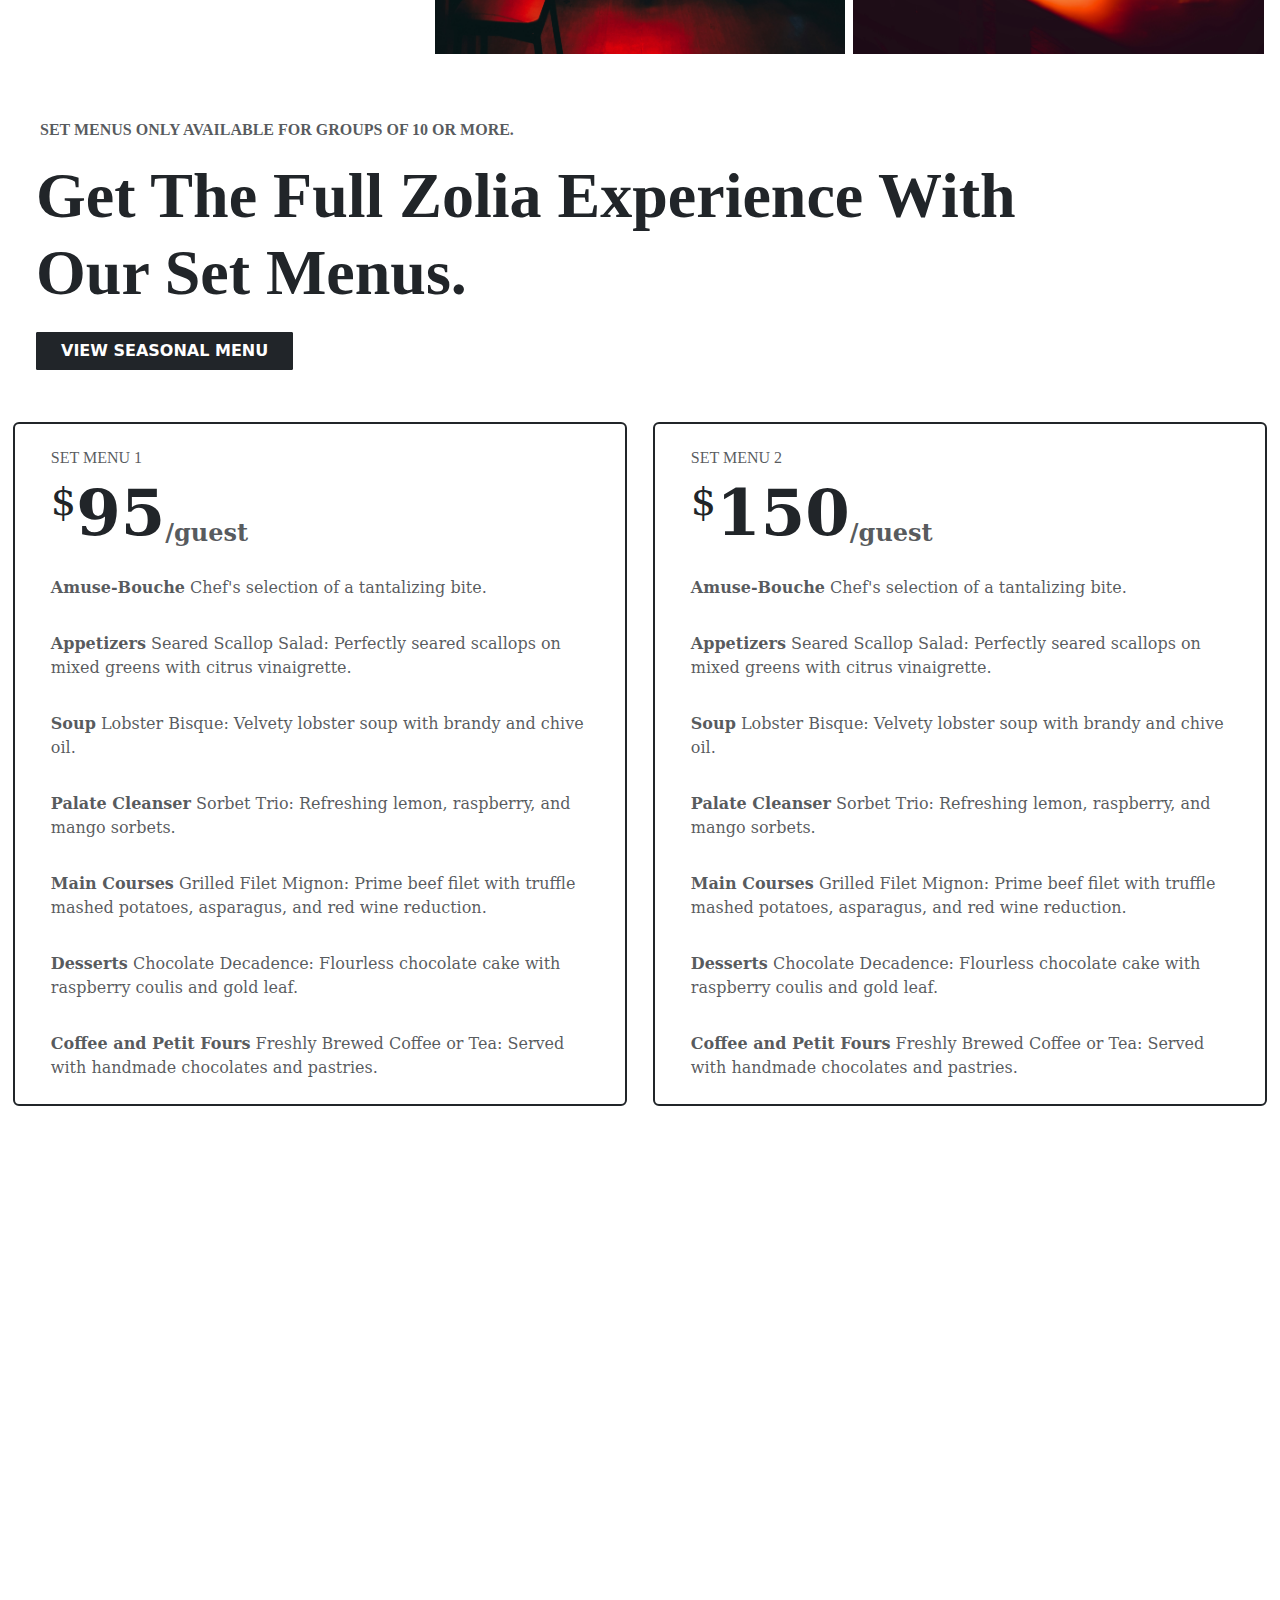
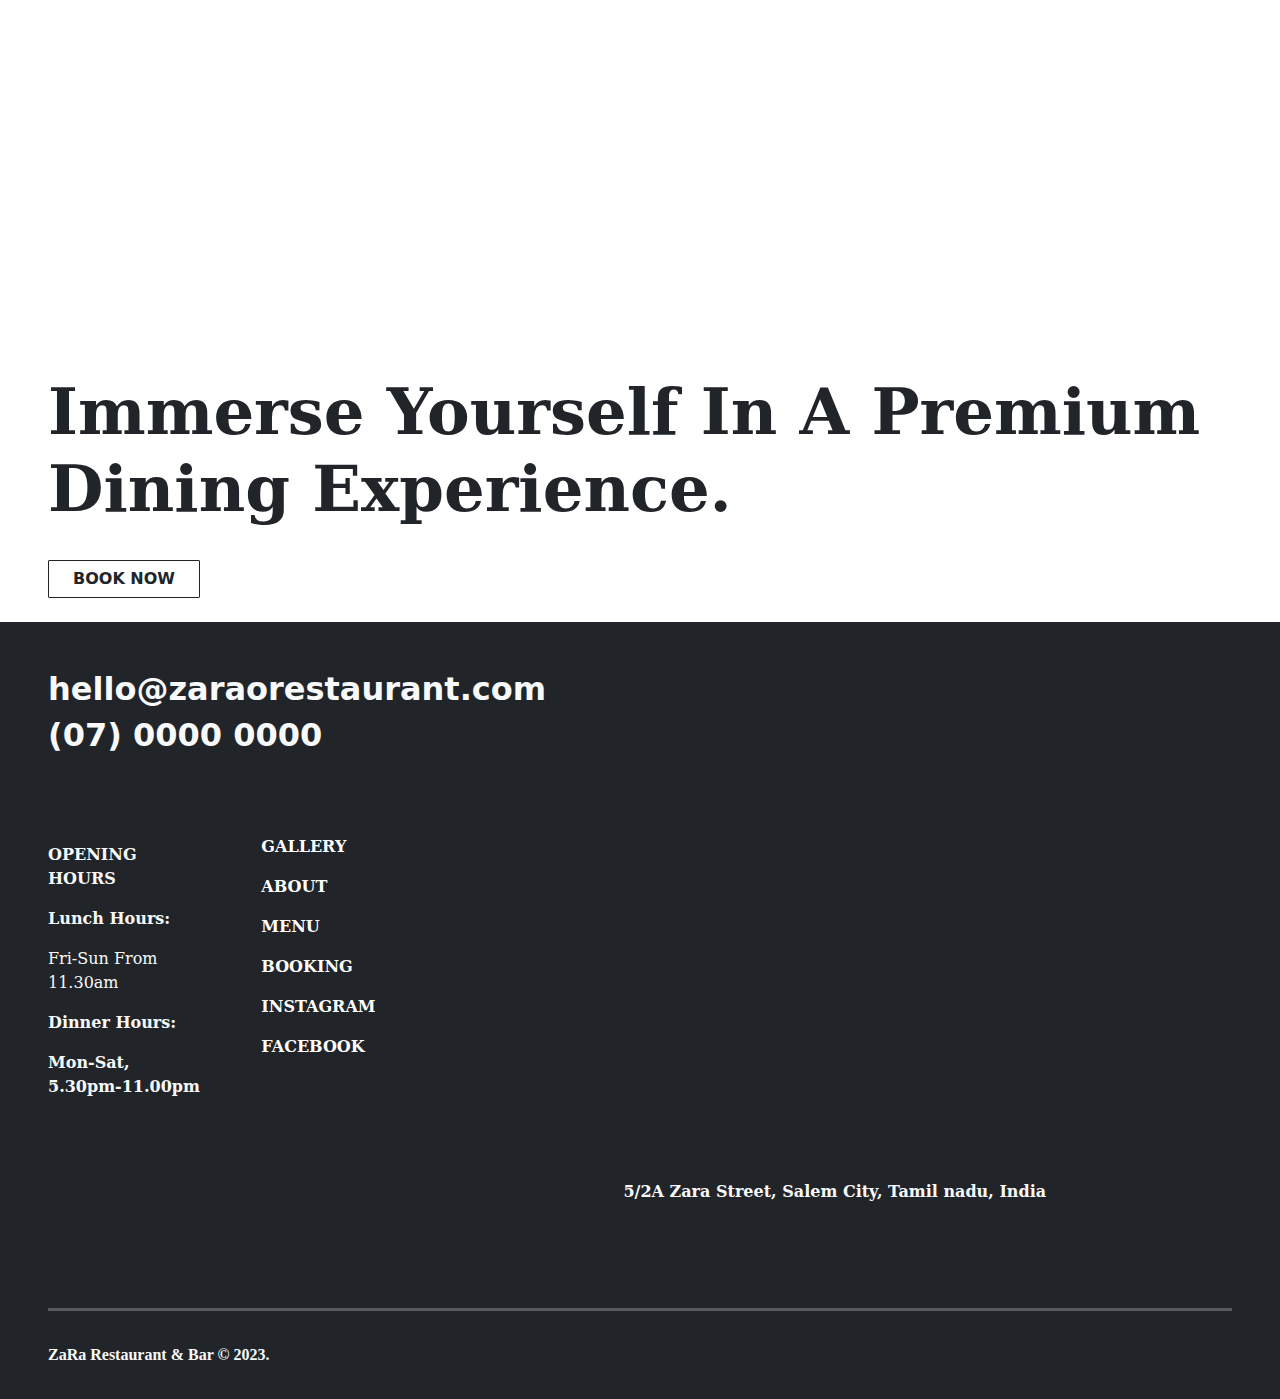
==== commit 79bbcd31: "deploy" ====
--- a/HTML/index.html
+++ b/HTML/index.html
@@ -1,39 +1,38 @@
 <!DOCTYPE html>
 <html lang="en">
-<head>
-    <meta charset="UTF-8">
-    <meta name="viewport" content="width=device-width, initial-scale=1.0">
-    <title> ZARA Restaurant & Bar</title>
-<!-- css -->
-<link rel="stylesheet" href="/CSS/style.css">
-<!-- Bootstrap css -->
-<link rel="stylesheet" href="https://cdn.jsdelivr.net/npm/bootstrap@5.3.3/dist/css/bootstrap.min.css">
-<!-- fontawesome cdn Link  -->
-<link rel="stylesheet" href="https://cdnjs.cloudflare.com/ajax/libs/font-awesome/6.5.1/css/all.min.css" integrity="sha512-DTOQO9RWCH3ppGqcWaEA1BIZOC6xxalwEsw9c2QQeAIftl+Vegovlnee1c9QX4TctnWMn13TZye+giMm8e2LwA==" crossorigin="anonymous" referrerpolicy="no-referrer" />
-</head>
+  <head>
+      <meta charset="UTF-8">
+      <meta name="viewport" content="width=device-width, initial-scale=1.0">
+      <title> Zara Restaurant & Bar|fine and dinning Rooftop Experience</title>
+      <link rel="icon" type="image/x-icon" href="/COLLECTION/favicon.ico">
+  <!-- css -->
+  <link rel="stylesheet" href="/CSS/style.css">
+  <!-- Bootstrap css -->
+  <link rel="stylesheet" href="https://cdn.jsdelivr.net/npm/bootstrap@5.3.3/dist/css/bootstrap.min.css">
+  <!-- fontawesome cdn Link  -->
+  <link rel="stylesheet" href="https://cdnjs.cloudflare.com/ajax/libs/font-awesome/6.5.1/css/all.min.css" integrity="sha512-DTOQO9RWCH3ppGqcWaEA1BIZOC6xxalwEsw9c2QQeAIftl+Vegovlnee1c9QX4TctnWMn13TZye+giMm8e2LwA==" crossorigin="anonymous" referrerpolicy="no-referrer" />
+  </head>
 <body>
 
   <!-- ----------------------------------- nav bar --------------------------------- -->
   <nav class="navbar navbar-expand-lg bg-light sticky-top" >
     <div class="container-fluid">
-      <a class="navbar-brand px-5" href="#" style="font-size: 30px;"><i class="fa-solid fa-bowl-food"></i></a>
+      <a class="navbar-brand px-5 font_fam1 fw-bolder" href="/HTML/index.html" style="font-size: 30px;"><i class="fa-solid fa-bowl-food"></i>&nbsp; Zara</a>
         <button class="navbar-toggler" type="button" data-bs-toggle="collapse" data-bs-target="#navbarNav" aria-controls="navbarNav" aria-expanded="false" aria-label="Toggle navigation">
             <span><i class="fa-solid fa-arrow-down"></i></span>
         </button>
       <div class="collapse navbar-collapse justify-content-end fs-5 mx-3" id="navbarNav">
         <ul class="navbar-nav ">
           <li class="nav-item ">
-            <a class="nav-link text-center colo " href="#gallery">Gallery</a>
+            <a class="nav-link text-center colo " href="/HTML/gallery.html">Gallery</a>
           </li>
           <li class="nav-item ">
-            <a class="nav-link text-center colo" href="#about">About</a>
+            <a class="nav-link text-center colo" href="/HTML/about.html">About</a>
           </li>
           <li class="nav-item ">
-            <a class="nav-link text-center colo" href="#menu">Menu</a>
+            <a class="nav-link text-center colo" href="/HTML/menu.html">Menu</a>
           </li>
-          <li class="nav-item ">
-            <a class="nav-link text-center colo" href="#contact">Contact us</a>
-          </li>
+          
     
         </ul>
       </div>
@@ -55,14 +54,14 @@
   </div>
   
   <!-- -----------------------------------bottom-right banner------------- -->
-    <p class=" btn position-fixed bottom-0 end-0 z-3" ><a href="#" class="btn text-dark fw-bolder bg-light"> Made in Boostraps</a></p>
+    <p class=" btn position-fixed bottom-0 end-0 z-3" ><a href="#" class="btn text-dark fw-bolder bg-light shadow"> Made in Boostraps</a></p>
 
 <!----------------------------------Gallery--------------------  -->
-  <div class="container-fluid" style="height: auto;" id="gallery">
+  <div class="container-fluid" style="height: auto;" >
         <div class="row col-11">
-            <p class="fs-1 mx-4  mt-5 pt-5 fw-bolder font_fam1">Discover Our Rooftop Terrace, Equipped With A Personal Bar And Breathtaking City View.</p>
-        </div>
-        <div class="but"><a href="#gallery" class="btn btn-outline-dark mx-4 bor_der my-2 px-4 fw-bold">VIEW OUR GALLERY</a></div>
+            <p class="fs-1 mx-4  pt-4 fw-bolder font_fam1">Discover Our Rooftop Terrace, Equipped With A Personal Bar And Breathtaking City View.</p>
+        </div>
+        <div class="but"><a href="/HTML/gallery.html" class="btn btn-outline-dark mx-4 bor_der my-2 px-4 fw-bold">VIEW OUR GALLERY</a></div>
   <!-- -----------------------------image slider------------- -->
         <div class="row py-4 px-4" >
           <div id="carouselExampleIndicators" class="carousel slide" data-bs-ride="carousel">
@@ -123,9 +122,9 @@
   </div>
 
 <!-- -------------------------------about------------------------- -->  
-  <div class="container-fluid " style="height: auto;" id="about">
+  <div class="container-fluid " style="height: auto;" >
   <div class="row col-lg-10 col-12">
-        <p class="mt-5 pt-5 font_fam1 text-muted mx-4 px-3">ZARA'S CONCEPT REVOLVES AROUND</p>
+        <p class=" pt-3 font_fam1 text-muted mx-4 px-3">ZARA'S CONCEPT REVOLVES AROUND</p>
         <p class="mx-4 fw-bolder font_fam1 display-3 " >Cooking Only On Open Flames.</p>
   </div>
 <!-- card_about -->
@@ -162,7 +161,7 @@
 <!--------------------------------------------- display_about---------------------------- -->
   <div class="row px-4 my-4">
   <p class="display-5 fw-bold font_fam1 col-lg-10 col-12" >Various Kinds Of Wood - Ironbark, Apple Wood And Olive Wood Are Used In Each Of Our Dishes.</p>
-  <div class="but"><a href="#about" class="btn btn-outline-dark bor_der mx-2 my-2 px-4 fw-bold">ABOUT ZARA'S</a></div>
+  <div class="but"><a href="/HTML/about.html" class="btn btn-outline-dark bor_der mx-2 my-2 px-4 fw-bold">ABOUT ZARA'S</a></div>
   </div>
 
   <div class="row my-3">
@@ -199,11 +198,11 @@
   </div>
 
 <!-- ------------------------------------menu-------------------------- -->
-  <div class="container-fluid " style="height:auto;" id="menu">
+  <div class="container-fluid " style="height:auto;" >
   <div class="row col-lg-10 col-12" >
-    <p class="mt-5 pt-5 font_fam1 text-muted mx-4 fw-bold px-3 ">SET MENUS ONLY AVAILABLE FOR GROUPS OF 10 OR MORE.</p>
+    <p class="pt-3 font_fam1 text-muted mx-4 fw-bold px-3 ">SET MENUS ONLY AVAILABLE FOR GROUPS OF 10 OR MORE.</p>
     <p class="mx-4 fw-bolder font_fam1 display-3 " >Get The Full Zolia Experience With Our Set Menus.</p>
-    <div class="but"><a href="#menu" class="btn btn-outline-dark bor_der mx-4 my-1 active px-4 fw-bold">VIEW SEASONAL MENU</a></div>
+    <div class="but"><a href="/HTML/menu.html" class="btn btn-outline-dark bor_der mx-4 my-1 active px-4 fw-bold">VIEW SEASONAL MENU</a></div>
   </div>
 
 <!-------------------------------------- menu tabs------------------------ -->
@@ -258,11 +257,11 @@
   </div>
 
   <!-- --------------------------footer------------------- -->
-<div class="contianer-fluid" id= "contact" style="height:auto;">
+<div class="contianer-fluid"  style="height:auto;">
   <!--------------------------- footer_top---------------------------------------------- -->
   <br>
-    <p class="h1 font_fam2 fw-bolder mt-3 pt-5 ms-5 display-3">Immerse Yourself In A Premium Dining Experience.</p>
-    <div class="but"><a href="booking.html" class="btn btn-outline-dark mx-5 my-4 px-4 bor_der fw-bold">BOOK NOW</a></div>
+    <p class="h1 font_fam2 fw-bolder mt-3 ms-5 display-3">Immerse Yourself In A Premium Dining Experience.</p>
+    <div class="but"><a href="/HTML/booking.html" class="btn btn-outline-dark mx-5 my-4 px-4 bor_der fw-bold">BOOK NOW</a></div>
 <!-- --------------------------------contact details-------------------------- -->
 
      <div class="container-fluid  bg-dark text-light" style="height: auto;">
@@ -283,14 +282,14 @@
             <p class="mt-2 fw-bold">Mon-Sat, 5.30pm-11.00pm</p>
           </div>
         <div class="col-lg-2 col-6 font_fam2 fs-6  px-5 "> 
-            <p class="mt-2 fw-bolder pt-5"> <a href="#gallery" class="anch">GALLERY</a></p>
-            <p class="mt-2 fw-bolder"><a href="#about" class="anch">ABOUT</a></p>
-            <p class="mt-2 fw-bolder"><a href="#menu" class="anch">MENU</a></p>
+            <p class="mt-2 fw-bolder pt-5"> <a href="/HTML/gallery.html" class="anch">GALLERY</a></p>
+            <p class="mt-2 fw-bolder"><a href="/HTML/about.html" class="anch">ABOUT</a></p>
+            <p class="mt-2 fw-bolder"><a href="/HTML/menu.html" class="anch">MENU</a></p>
 
             <p class="mt-2 fw-bolder"><a href="/HTML/booking.html" class="anch">BOOKING</a></p>
-            <p class="mt-2 fw-bolder">INSTAGRAM</p>
-            <p class="mt-2 fw-bolder">FACEBOOK</p>
-        
+            <p class="mt-2 fw-bolder"><a href="https://www.instagram.com/accounts/login/" target="_blank" class="anch">INSTAGRAM</a></p>
+            <p class="mt-2 fw-bolder"><a href="https://www.facebook.com/campaign/landing.php?campaign_id=14884913640&extra_1=s%7Cc%7C589460569891%7Cb%7Cfb%20sign%20up%7C&placement=&creative=589460569891&keyword=fb%20sign%20up&partner_id=googlesem&extra_2=campaignid%3D14884913640%26adgroupid%3D128696221832%26matchtype%3Db%26network%3Dg%26source%3Dnotmobile%26search_or_content%3Ds%26device%3Dc%26devicemodel%3D%26adposition%3D%26target%3D%26targetid%3Dkwd-294779041346%26loc_physical_ms%3D9148780%26loc_interest_ms%3D%26feeditemid%3D%26param1%3D%26param2%3D&gad_source=1&gclid=CjwKCAjw_LOwBhBFEiwAmSEQAV2HJ-HXTKQKl7UQm0fVmTVClatdqkL7APRn_WC5MjgSRg5ZJA1qQBoCiS0QAvD_BwE" target="_blank" class="anch">FACEBOOK</a></p>
+            
         </div>
      <!-- ----------------------------------map emded here--------------------- -->
       <div class="col-lg-6 col-12  text-light ">
@@ -316,4 +315,5 @@
 <script src="https://cdn.jsdelivr.net/npm/bootstrap@5.3.3/dist/js/bootstrap.min.js" integrity="sha384-0pUGZvbkm6XF6gxjEnlmuGrJXVbNuzT9qBBavbLwCsOGabYfZo0T0to5eqruptLy" crossorigin="anonymous"></script>
 
 </body>
-</html>+</html>
+<!-- --------------------------------- testing done----------------- -->